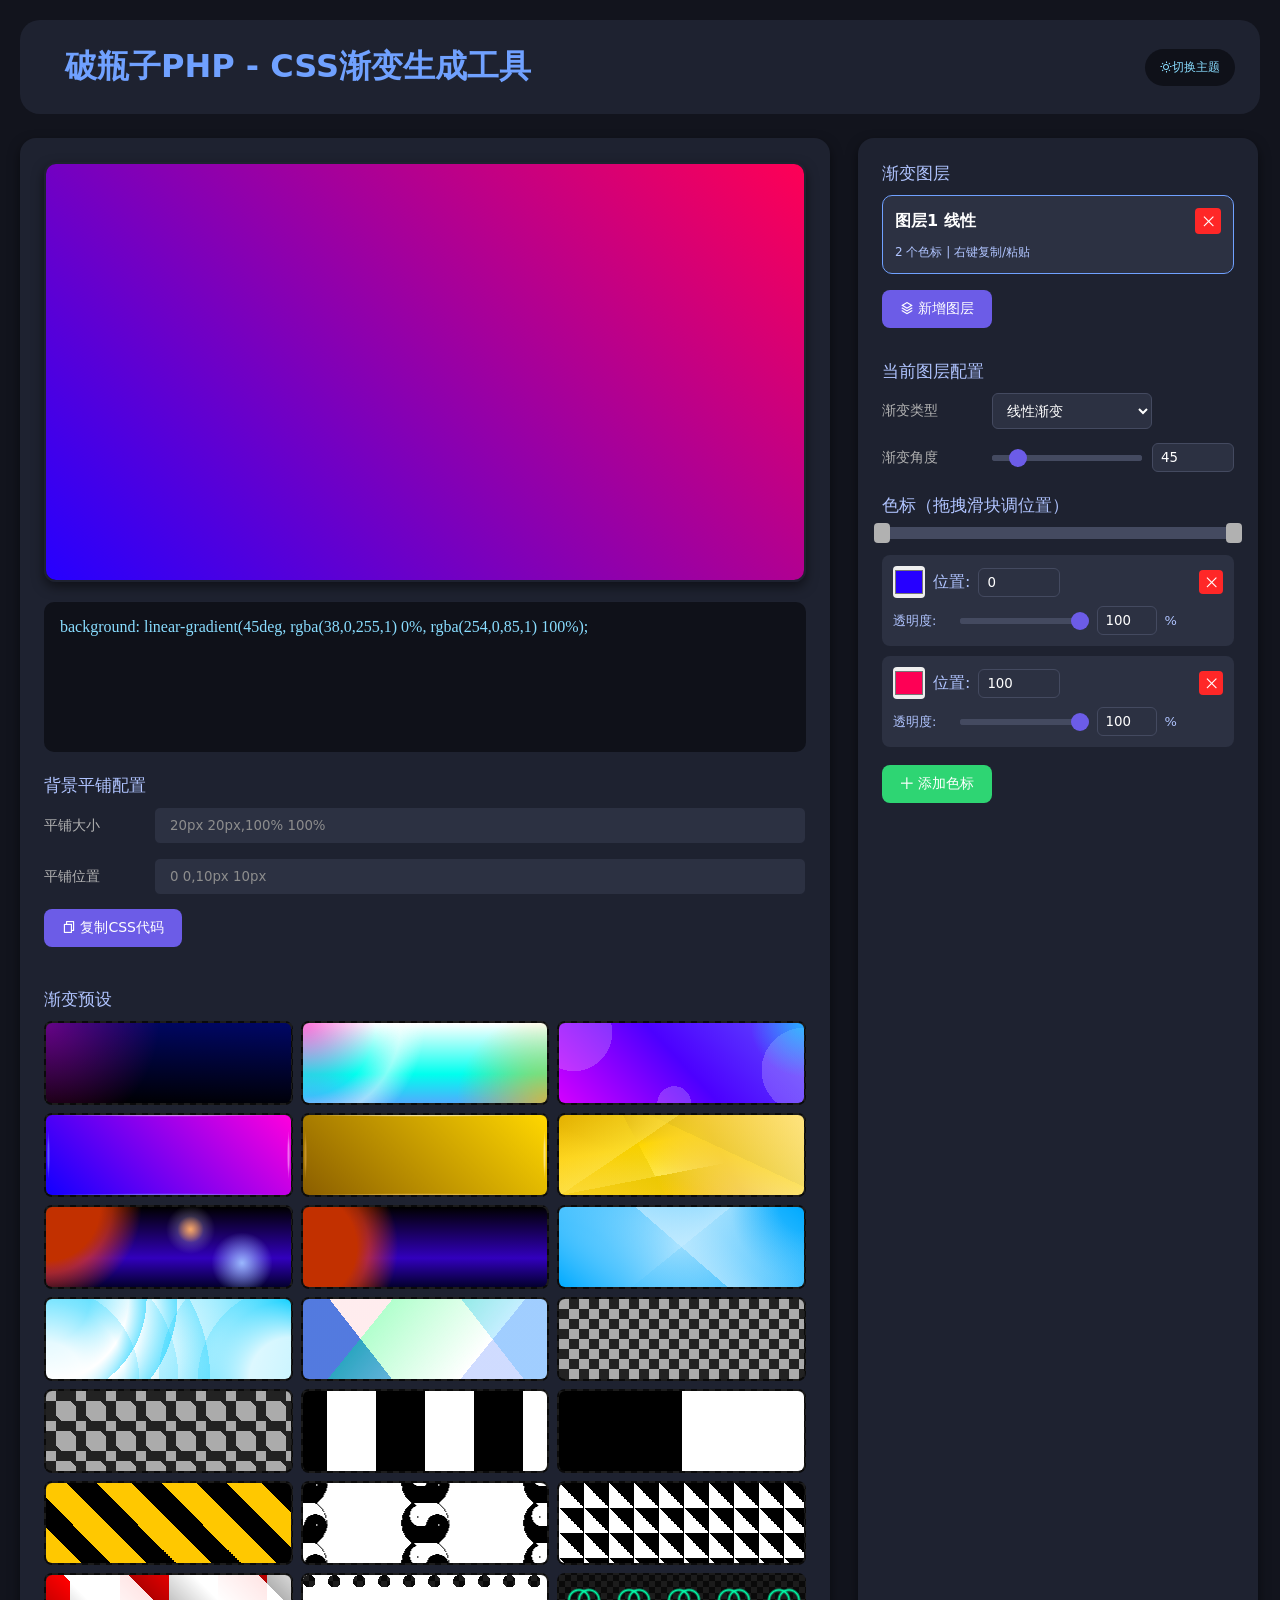
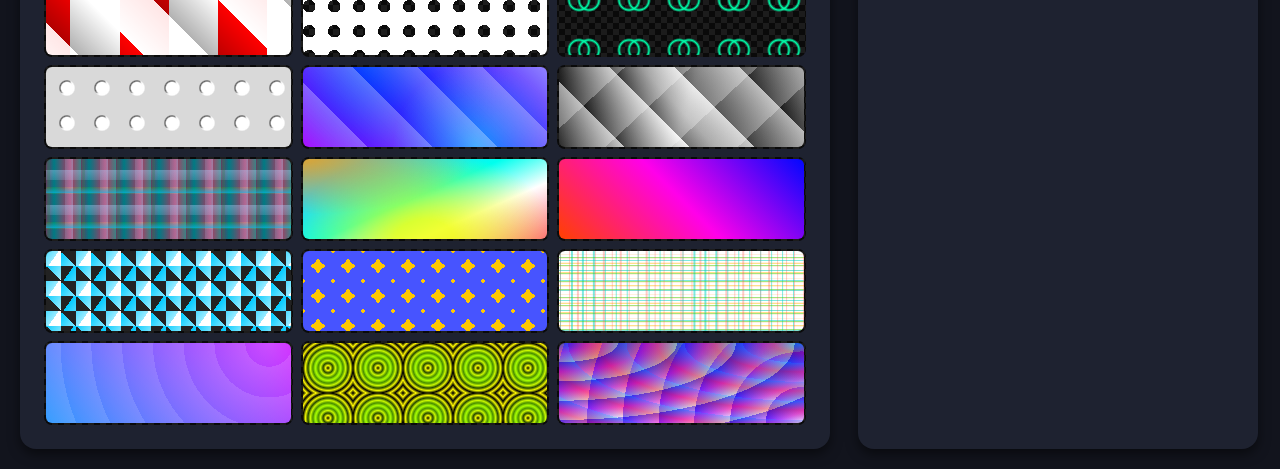
==== zh/index.html @ 9c918f1b "Add files via upload" ====
<!DOCTYPE html>
<html lang="zh-CN">
<head>
<meta charset="UTF-8">
<meta name="viewport" content="width=device-width, initial-scale=1.0">
<title>CSS渐变工具 - CSS远不止如此|破瓶子PHP提供</title>

<script>
(function(){
  try {
    const saveTheme = localStorage.getItem('theme');
    const root = document.documentElement;
    if(saveTheme === 'dark') {
      root.classList.add('dark');
    } else {
      root.classList.remove('dark');
    }
  }catch(e){
    // 无痕/隐私模式localStorage不可用时兜底浅色
    document.documentElement.classList.remove('dark');
  }
})();
</script>
<link rel="stylesheet" href="css/remixicon.css"/>
<link href="css/style.css" rel="stylesheet" />
<script src="js/color.js"></script>
<script src="js/light.js"></script>
</head>
<body>
<div class="message">
    <div class="message_content">
        <div class="message_text"></div>
        <div class="message_close"><i class="ri-close-line"></i></div>
    </div>
</div>
<script src="js/message.js"></script>
<div class="container">
<div class="h1">
    <h1>破瓶子PHP - CSS渐变生成工具</h1>
    <button class="darkbut"><i class="ri-moon-line"></i><span class="msgtitle">切换主题</span></button>
</div>
<div class="main-wrap">
<!-- 预览区-->
<div class="preview-box">
<div class="preview-wrap">
<div id="preview"></div>
</div>
<div class="code-area" id="cssCode">background: linear-gradient(45deg, rgba(79,172,254,1) 0%, rgba(0,242,254,1) 100%);</div>

<!-- 全局平铺配置（整个背景共用，非单图层） -->
<div class="group-title">背景平铺配置</div>
<div class="row">
    <label>平铺大小</label>
    <input type="text" id="globalBgSize" placeholder="20px 20px,100% 100%">
</div>
<div class="row">
    <label>平铺位置</label>
    <input type="text" id="globalBgPos" placeholder="0 0,10px 10px">
</div>

<button class="btn btn-copy" id="copyBtn"><i class="ri-file-copy-line"></i> 复制CSS代码</button>

<!-- 预设区域 -->
<div class="preset-wrap">
    <div class="group-title">渐变预设</div>
    <div class="preset-grid" id="presetBox"></div>
</div>
</div>

<!-- 右侧仅控制面板 -->
 
<div class="control-panel">
<div class="group-title">渐变图层</div>
<div class="layer-list" id="layerList"></div>
<button class="btn btn-add-layer" id="addLayerBtn"><i class="ri-stack-line"></i> 新增图层</button>

<div class="group-title">当前图层配置</div>
<div class="row">
<label>渐变类型</label>
<select id="gradType">
    <option value="linear">线性渐变</option>
    <option value="repeating-linear">重复线性</option>
    <option value="radial">径向渐变</option>
    <option value="repeating-radial">重复径向</option>
</select>
</div>

<div id="linearConfig">
<div class="row">
<label>渐变角度</label>
<input type="range" id="angleRange" min="0" max="360" value="45">
<input type="number" id="angleNum" min="0" max="360" value="45">
</div>
</div>

<div id="radialConfig" style="display:none">
<div class="row">
<label>径向形状</label>
<select id="radShape">
<option value="circle">正圆形</option>
<option value="ellipse">椭圆形</option>
</select>
</div>
<div class="row">
<label>尺寸</label>
<select id="radSize">
<option value="closest-side">closest-side</option>
<option value="farthest-side">farthest-side</option>
<option value="closest-corner">closest-corner</option>
<option value="farthest-corner" selected>farthest-corner</option>
</select>
</div>
<div class="row">
<label>中心X%</label>
<input type="range" id="radXRange" min="0" max="100" value="50">
<input type="number" id="radXNum" min="0" max="100" value="50">
</div>
<div class="row">
<label>中心Y%</label>
<input type="range" id="radYRange" min="0" max="100" value="50">
<input type="number" id="radYNum" min="0" max="100" value="50">
</div>
</div>

<div class="group-title">色标（拖拽滑块调位置）</div>
<div class="stop-drag-track" id="stopTrack"></div>
<div class="color-stop-list" id="stopList"></div>
<button class="btn btn-add-stop" id="addStopBtn"><i class="ri-add-large-line"></i> 添加色标</button>
</div>
</div>
</div>
<!-- 右键菜单 -->
<div class="context-menu" id="layerCtx">
    <div data-action="copy">复制图层</div>
    <div data-action="paste">粘贴图层</div>
    <div class="sep"></div>
    <div data-action="del">删除图层</div>
</div>
<div class="context-menu" id="stopCtx">
    <div data-action="copy">复制色标</div>
    <div data-action="paste">粘贴色标</div>
    <div class="sep"></div>
    <div data-action="del">删除色标</div>
</div>
<script src="js/cssCode.js"></script>
</body>
</html>
---- zh/css/style.css ----
html.dark {
    --bg-color: #12141d;/*body背景颜色*/
    --h1-color: #70a1ff;/*标题颜色*/
    --text-color: #b0c4ff;/*文本颜色*/
    --box-bg: #1e2230;/*预览区及控制面板背景*/
    --box-shadow: 0px 5px 12px rgb(0 0 0 / 50%);/*预览区及控制面板阴影*/
    --layer-item-bg-color: #2c3142;/*图层及色标背景*/
    --layer-item-text-color:#ffffff;/*图层及色标文本颜色*/
    --del-bg-color: #ff2727;/*删除按钮背景*/
    --del-color: #fff;/*删除按钮文本颜色*/
    --code-bg-color: #0f1119;/*css代码区域背景*/
    --code-text-color: #89ddff;/*css代码区域文本颜色*/
    --input-bg-color: #2c3142;/*输入框背景*/
    --input-border-color: #1e2230;/*输入框边框颜色*/
    --input-placeholder-color: #8d8d8d;/*输入框占位符颜色*/
    --input-focus-border-color: #70a1ff;/*输入框聚焦边框颜色*/
    --input-text-color: #fff;/*输入框文本颜色*/
    --select-bg-color: #2c3142;/*下拉框背景*/
    --select-border-color: #444a60;/*下拉框边框颜色*/
    --select-text-color: #fff;/*下拉框文本颜色*/
    --border-color: #1e2230;/*边框颜色*/
    --focus-border-color: #70a1ff;/*选中图层及色标边框颜色*/
    --newbut-bg-color: #6c5ce7;/*新建图层按钮背景*/
    --newbut-color: #fff;/*新建图层按钮文本颜色*/
    --newcolor-bg-color: #2ed573;/*新建色标按钮背景*/
    --newcolor-color: #fff;/*新建色标按钮文本颜色*/
    --copybut-bg-color: #6c5ce7;/*复制css代码按钮背景*/
    --copybut-color: #fff;/*复制css代码按钮文本颜色*/
    --tip-text-color: #b1b1b1;/*提示文本颜色*/
    --preview-bg: linear-gradient(45deg, rgba(10, 10, 10, 1) 25%, rgba(28, 28, 28, 0) 25%, rgba(28, 28, 28, 0) 75%, rgba(10, 10, 10, 1) 75%), linear-gradient(45deg, rgba(10, 10, 10, 1) 25%, rgba(28, 28, 28, 1) 25%, rgba(28, 28, 28, 1) 75%, rgba(10, 10, 10, 1) 75%);/*预览区背景(默认网格，方便透明元素查看)*/
    --preview-box-shadow: 0px 5px 12px rgb(0 0 0 / 50%);/*预览区阴影*/
    --range-bg-color: #444a60;/*滑块轨道颜色*/
    --range-thumb-color: #6c5ce7;/*滑块圆点颜色*/
    --message-text-color: #ffffff;/* 警告框文字颜色 */
    --message-info-bg-color: rgb(0, 81, 255);/* 警告info背景颜色 */
    --message-warning-bg-color: #ff4800;/* 警告warning背景颜色 */
    --message-error-bg-color: #e60000;/* 警告error背景颜色 */
    --message-success-bg-color: #009b08;/* 警告success背景颜色 */
}
:root{
    --bg-color: #e9e9e9;
    --h1-color: #2962ff;
    --text-color: #242424;
    --box-bg: #ffffff;
    --box-shadow: 0px 5px 12px rgb(0 0 0 / 12%);
    --layer-item-bg-color: #eff4ff;
    --layer-item-text-color: #2962ff;
    --del-bg-color: #ff3300;
    --del-color: #fff;
    --code-bg-color: #eff4ff;
    --code-text-color: #2962ff;
    --input-bg-color: #ffffff;
    --input-border-color: #ededed;
    --input-placeholder-color: #cbcbcb;
    --input-focus-border-color: #2962ff;
    --input-text-color: #202020;
    --select-bg-color: #ffffff;
    --select-border-color: #d7d7d7;
    --select-text-color: #1a202c;
    --border-color: #ffffff;
    --focus-border-color: #2962ff;
    --newbut-bg-color: #2962ff;
    --newbut-color: #fff;
    --newcolor-bg-color: #2ed573;
    --newcolor-color: #fff;
    --copybut-bg-color: #2962ff;
    --copybut-color: #fff;
    --tip-text-color: #a5a5a5;
    --preview-bg: linear-gradient(45deg, #eeeeee 25%, transparent 25%, transparent 75%, #eeeeee 75%), linear-gradient(45deg, #eeeeee 25%, #ffffff 25%, #ffffff 75%, #eeeeee 75%);
    --preview-box-shadow: 0px 5px 12px rgb(0 0 0 / 12%);
    --range-bg-color: #d9e3ff;
    --range-thumb-color: #2962ff;
    --message-text-color: #ffffff;
    --message-info-bg-color:rgb(0, 81, 255);
    --message-warning-bg-color: #ff4800;
    --message-error-bg-color: #e60000;
    --message-success-bg-color: #009b08;
}

*{
    margin: 0;
    padding: 0;
    box-sizing: border-box;
    font-family: system-ui, Microsoft Yahei, sans-serif;
    user-select: none;
    -webkit-user-select: none;
    -moz-user-select: none;
    -ms-user-select: none;
    -o-user-select: none;
}
body {
    background: var(--bg-color);
    color: var(--text-color);
    padding: 20px;
    min-height: 100vh;
    width: 100%;
}

.container {
    max-width: 1240px;
    margin: 0 auto
}

.h1 {
    text-align: center;
    margin-bottom: 24px;
    padding: 25px 0px;
    position: relative;
    background: var(--box-bg);
    border-radius: 20px;
    display: flex;
    align-items: center;
}
h1{
    color: var(--h1-color);
    padding-left: 45px;
    max-width: 70%;
}
.darkbut{
    position: absolute;
    padding:10px 15px;
    border-radius: 25px;
    border: 0;
    background: var(--code-bg-color);
    font-size: 12px;
    color: var(--code-text-color);
    right: 25px;
    cursor: pointer;
}
.main-wrap {
    display: flex;
    gap: 28px;
    flex-direction: row;
    flex-wrap: nowrap;
}
#stopTrack {
    touch-action: none;
    user-select: none;
}
.stop-drag-thumb {
    touch-action: none;
    user-select: none;
    -webkit-user-select: none;
}
@media(max-width:920px) {
    .main-wrap {
        flex-direction: column;
    }
    .control-panel,.preview-box{
        width: auto !important;
    }
    .preview-wrap{
        position: fixed !important;
        top: 25px !important;
        left: 25px !important;
        width: 80% !important;
        height: 20% !important;
    }
    .darkbut{
        right: 15px;
        top: 15px;
    }
    .h1{
        flex-direction: column;
    }
    h1{
        padding: 15px !important;
        width: auto !important;
        max-width: 100% !important;
    }
    .message{
        font-size: 12px;
    }
}
button{
    transition: all 0.3s ease-in-out;
}
button:hover{
    transform: translateY(-2px) translateX(-2px);
    transition: all 0.3s ease-in-out;
}
#addLayerBtn:hover{
    box-shadow: 0px 0px 10px 1px var(--newbut-bg-color);
}
#addStopBtn:hover{
    box-shadow: 0px 0px 10px 1px var(--newcolor-bg-color);
}
#copyBtn:hover{
    box-shadow: 0px 0px 10px 1px var(--copybut-bg-color);
}
.preview-box {
    background: var(--box-bg);
    border-radius: 16px;
    padding: 24px;
    box-shadow: var(--box-shadow);
    width: 810px;
}

.preview-wrap {
    position: sticky;
    top: 25px;
    z-index: 1;
    width: 100%;
    height: 420px;
    border-radius: 12px;
    margin-bottom: 20px;
    border: 2px solid var(--border-color);
    box-shadow: var(--box-shadow);
    background: var(--preview-bg);
    background-size: 20px 20px;
    background-position: 0 0, 10px 10px;
    cursor: pointer;
}

#preview {
    position: absolute;
    inset: 0;
    width: 100%;
    height: 100%;
    border-radius: 10px
}

.code-area {
    background: var(--code-bg-color);
    padding: 16px;
    border-radius: 10px;
    font-family: Consolas;
    color: var(--code-text-color);
    white-space: pre-wrap;
    min-height: 110px;
    margin-bottom: 14px;
    height: 150px;
    overflow: overlay;
}

.btn {
    padding: 10px 18px;
    border: none;
    border-radius: 8px;
    cursor: pointer;
    font-size: 14px
}

.btn-copy {
    background: var(--copybut-bg-color);
    color: var(--copybut-color);
}


.tip {
    color: var(--tip-text-color);
    font-size: 13px;
    margin-top: 6px
}

#globalBgSize,
#globalBgPos {
    padding: 10px 15px;
    background: var(--input-bg-color);
    border: 1px solid var(--input-border-color);
    color: var(--input-text-color);
    border-radius: 6px;
    flex: 1;
}
#globalBgSize:focus-visible, #globalBgPos:focus-visible,select:focus-visible,input[type=number]:focus-visible {
    border-color: var(--input-focus-border-color);
    outline: none;
}
#globalBgSize::placeholder,
#globalBgPos::placeholder {
    color: var(--input-placeholder-color);
}

.preset-wrap {
    margin-top: 20px;
    padding-top: 20px;
    border-top: 1px solid var(--border-color);
}

.preset-grid {
    display: grid;
    grid-template-columns: repeat(3, 1fr);
    gap: 8px;
    margin-top: 10px
}

.preset-item {
    height: 84px;
    border-radius: 8px;
    cursor: pointer;
    border: 2px solid transparent;
    background: var(--preview-bg);
    background-size: 12px 12px;
    background-position: 0 0, 6px 6px;
    position: relative
}

.preset-inner {
    width: 100%;
    height: 100%;
    border-radius: 6px
}

.preset-item:hover {
    border-color: var(--focus-border-color);
}

/* 控制面板 */
.control-panel {
    background: var(--box-bg);
    border-radius: 16px;
    padding: 24px;
    box-shadow: var(--box-shadow);
    width: 400px;
}

.group-title {
    font-size: 17px;
    margin: 22px 0 10px;
    color: var(--text-color);
}

.group-title:first-child {
    margin-top: 0
}

.row {
    display: flex;
    align-items: center;
    gap: 10px;
    margin-bottom: 14px
}

label {
    width: 100px;
    font-size: 14px;
    color: var(--tip-text-color);
}

input[type="range"] {
    -webkit-appearance: none;
    width: 300px;
    height: 6px;
    background: var(--range-bg-color);
    border-radius: 99px;
    outline: none;
    flex: 1;
    appearance: none;
  }

  input[type="range"]::-webkit-slider-runnable-track {
    height: 6px;
    background: var(--range-bg-color);
    border-radius: 99px;
  }
  
  input[type="range"]::-webkit-slider-thumb {
    -webkit-appearance: none;
    width: 18px;
    height: 18px;
    border-radius: 50%;
    background: var(--range-thumb-color);
    margin-top: -6px;
    cursor: pointer;
  }

  input[type="range"]:active::-webkit-slider-thumb {
    background: var(--range-thumb-color);
    transform: scale(1.1);
  }
input[type="range"]::-moz-range-track {
    height: 6px;
    background: var(--range-bg-color);
    border-radius: 99px;
  }

  input[type="range"]::-moz-range-thumb {
    width: 18px;
    height: 18px;
    border-radius: 50%;
    background: var(--range-thumb-color);
    border: none;
    cursor: pointer;
  }

#gradType,
#radShape,
#radSize {
    padding: 8px 10px;
    background: var(--select-bg-color);
    border: 1px solid var(--select-border-color);
    color: var(--select-text-color);
    border-radius: 6px;
    width: 160px;
    font-size: 14px;
}

input[type=number] {
    padding: 6px 8px;
    background: var(--select-bg-color);
    border: 1px solid var(--select-border-color);
    color: var(--select-text-color);
    border-radius: 6px;
    width: 82px
}

.layer-list {
    display: flex;
    flex-direction: column;
    gap: 10px;
    margin: 10px 0 16px
}

.layer-item {
    background: var(--layer-item-bg-color);
    padding: 12px;
    border-radius: 10px;
    border: 1px solid var(--border-color);
    cursor: move;
    user-select: none;
    transition: all 0.3s ease-in-out;
}

.layer-item.active-edit {
    border-color: var(--focus-border-color);
}

.layer-item.drag-over {
    background: var(--layer-item-bg-color);
    transform: translateX(-10px);
    transition: all 0.3s ease-in-out;
}

.layer-head {
    display: flex;
    justify-content: space-between;
    align-items: center;
    margin-bottom: 10px
}

.layer-name {
    font-weight: bold;
    color: var(--layer-item-text-color);
}

.del-layer {
    background: var(--del-bg-color);
    border: none;
    color: var(--del-color);
    width: 26px;
    height: 26px;
    border-radius: 4px;
    cursor: pointer
}

.btn-add-layer {
    background: var(--newbut-bg-color);
    color: var(--newbut-color);
    margin-bottom: 10px
}

.color-stop-list {
    display: flex;
    flex-direction: column;
    gap: 10px;
    margin: 10px 0
}

.stop-drag-track {
    width: 100%;
    height: 12px;
    background: var(--range-bg-color);
    border-radius: 6px;
    position: relative;
    margin: 8px 0 16px
}

.stop-drag-thumb {
    position: absolute;
    width: 16px;
    height: 20px;
    background: var(--tip-text-color);
    border-radius: 4px;
    top: -4px;
    transform: translateX(-50%);
    cursor: ew-resize
}

.stop-drag-thumb.active-thumb {
    background: var(--range-thumb-color);
    box-shadow: 0 0 6px var(--range-thumb-color)
}

.color-stop-item {
    background: var(--layer-item-bg-color);
    padding: 10px;
    border-radius: 8px;
    border: 1px solid transparent;
}

.color-stop-item.active-stop {
    border-color: var(--focus-border-color);
}

.stop-top {
    display: flex;
    align-items: center;
    gap: 8px;
    margin-bottom: 8px
}

input[type=color] {
    width: 32px;
    height: 32px;
    border: none;
    border-radius: 4px;
    cursor: pointer
}

.del-stop {
    background: var(--del-bg-color);
    border: none;
    color: var(--del-color);
    width: 24px;
    height: 24px;
    border-radius: 4px;
    margin-left: auto;
    cursor: pointer;
}

.alpha-row {
    display: flex;
    align-items: center;
    gap: 8px
}

.alpha-row span {
    width: 60px;
    font-size: 13px;
    color: var(--text-color);
}

.btn-add-stop {
    background: var(--newcolor-bg-color);
    color: var(--newcolor-color);
    margin-top: 8px
}

.context-menu {
    position: fixed;
    background: var(--layer-item-bg-color);
    border: 1px solid var(--focus-border-color);
    color: var(--text-color);
    border-radius: 6px;
    padding: 6px;
    z-index: 9999;
    min-width: 140px;
    display: none
}

.context-menu div {
    padding: 6px 10px;
    cursor: pointer;
    border-radius: 4px;
    font-size: 14px
}

.context-menu div:hover {
    background: var(--border-color);
}

.context-menu div.sep {
    height: 1px;
    background: var(--border-color);
    margin: 4px 0;
    padding: 0
}
/* ========== Message ========== */
.message {
  position: fixed;
  bottom: 25px;
  right: 25px;
  margin: 0 auto;
  transform: translateY(40px);
  z-index: 2;
  opacity: 0;
  visibility: hidden;
  transition: all 0.3s ease;
  pointer-events: none;
  background: transparent;
  border-radius: 0;
}
.message-enter {
  opacity: 1;
  visibility: visible;
  transform: translateY(0);
  pointer-events: auto;
}
.message-leave {
  opacity: 0;
  visibility: hidden;
  transform: translateY(80px);
  pointer-events: none;
}

.message_content {
  display: flex;
  align-items: center;
  gap: 12px;
  padding:15px 25px;
  width: max-content;
  border-radius: 8px;
  color: var(--message-text-color);
}
.message_text {
  line-height: 1.5;
  font-size: var(--text-size);
}
.message_close {
  cursor: pointer;
  width: 22px;
  height: 22px;
  display: flex;
  align-items: center;
  justify-content: center;
  border-radius: 50%;
  transition: background 0.2s;
}
.message_close:hover {
  background: rgba(255, 255, 255, 0.25);
}
.message_icon{
    font-size:calc(var(--text-size) * 1.5);
}
.message_info .message_content{
    background: var(--message-info-bg-color);
}
.message_warning .message_content{
    background: var(--message-warning-bg-color);
}
.message_error .message_content{
    background: var(--message-error-bg-color);
}
.message_success .message_content{
    background: var(--message-success-bg-color);
}
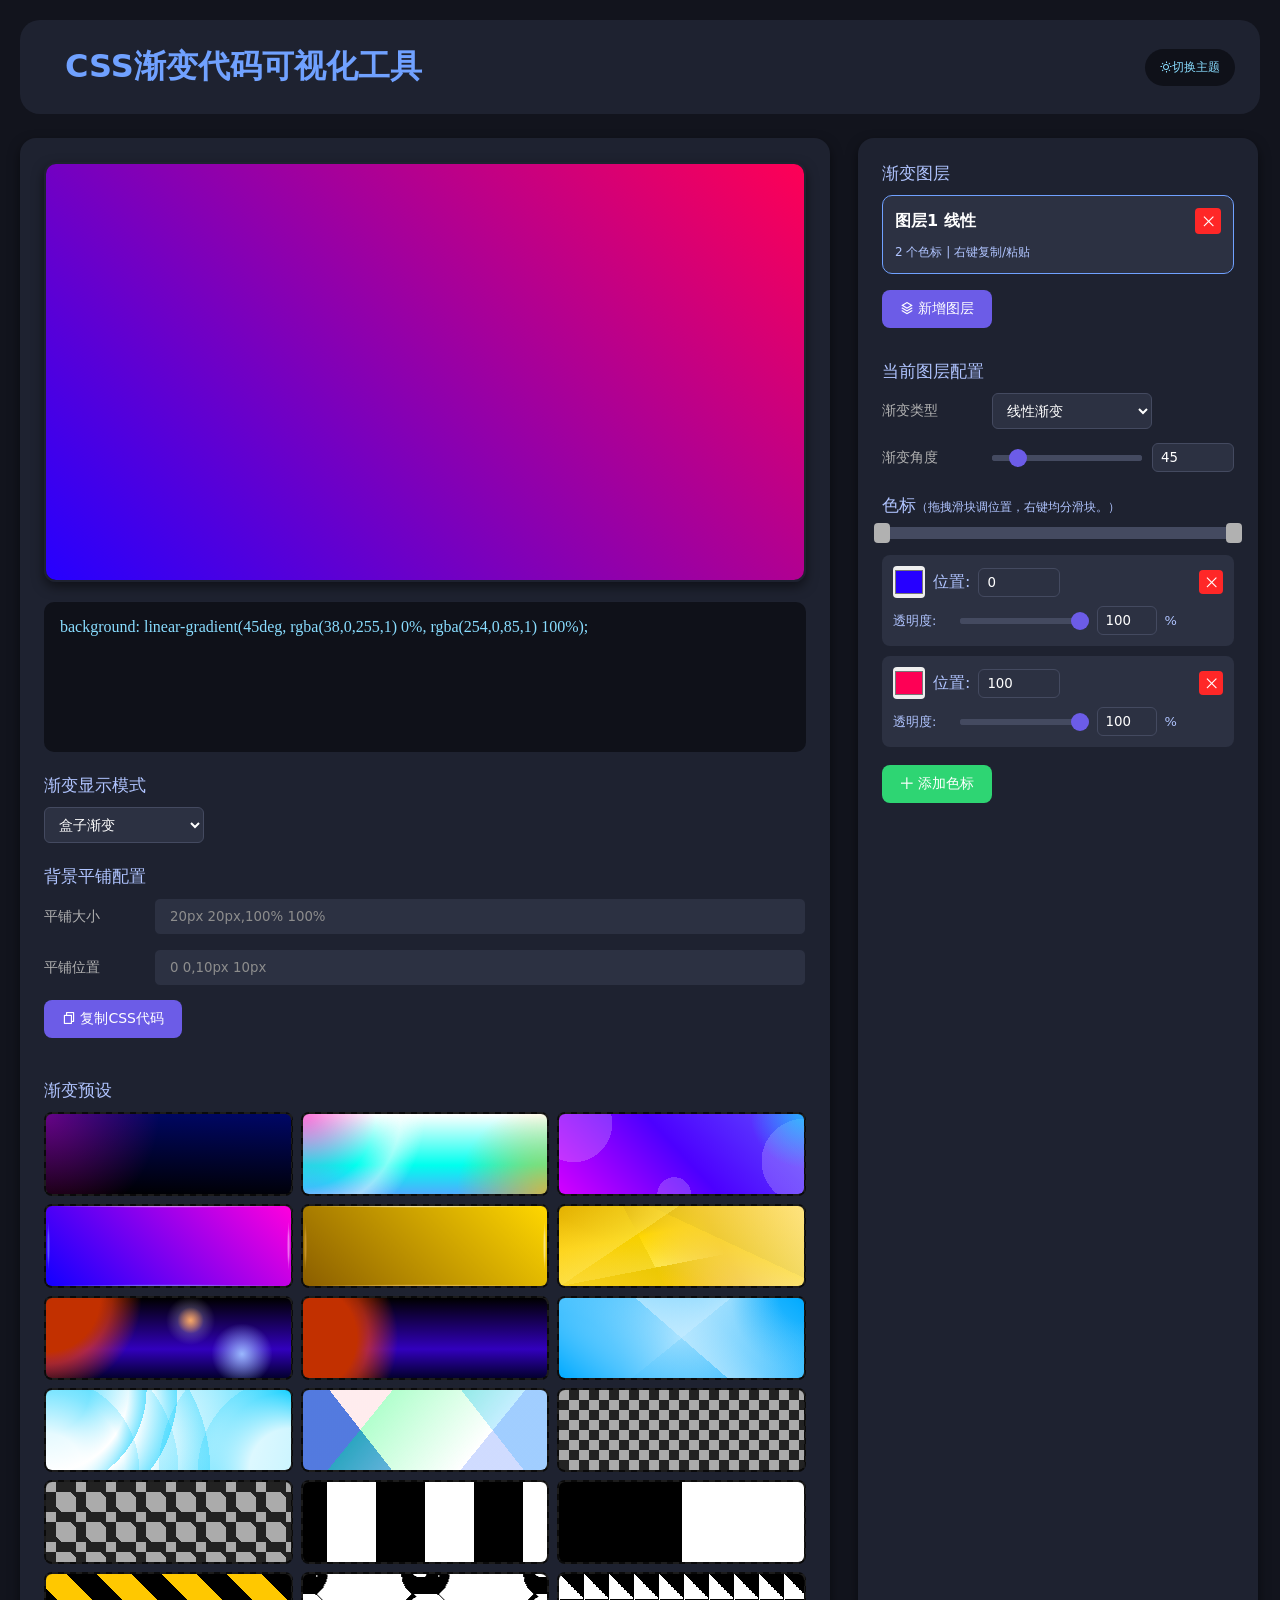
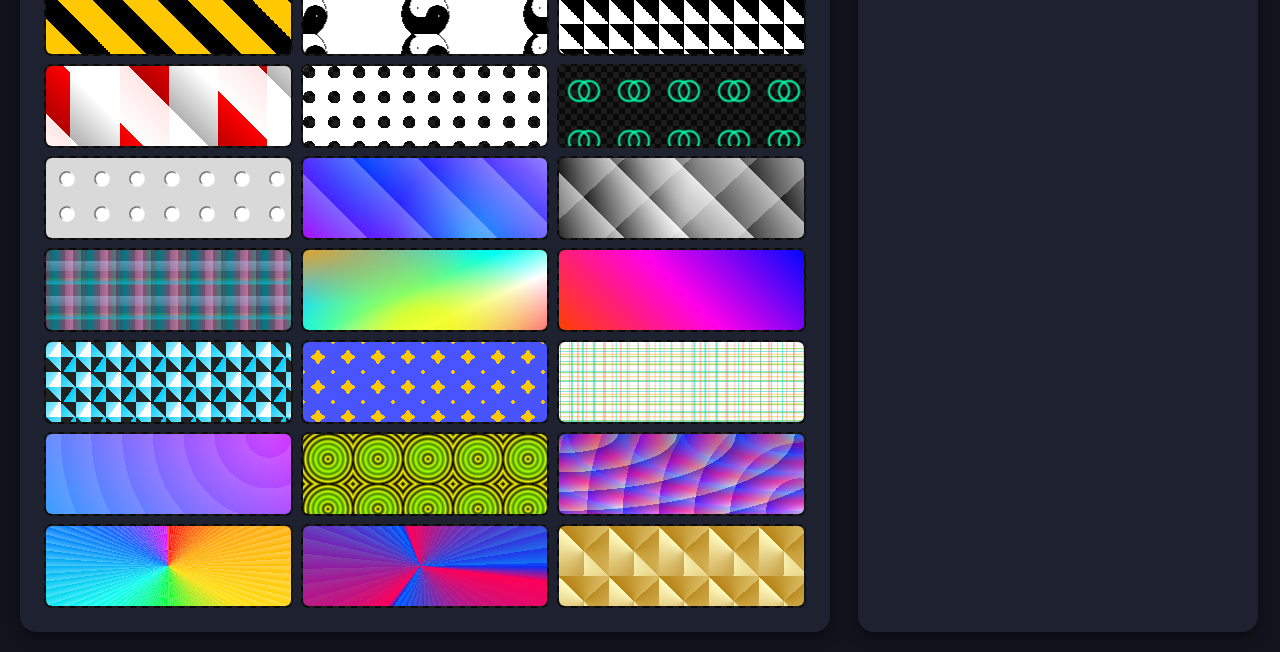
==== commit 4194d7be: "Add files via upload" ====
--- a/zh/index.html
+++ b/zh/index.html
@@ -2,9 +2,8 @@
 <html lang="zh-CN">
 <head>
 <meta charset="UTF-8">
-<meta name="viewport" content="width=device-width, initial-scale=1.0">
+<meta name="viewport" content="width=device-width, initial-scale=1, maximum-scale=1, user-scalable=no">
 <title>CSS渐变工具 - CSS远不止如此|破瓶子PHP提供</title>
-
 <script>
 (function(){
   try {
@@ -16,7 +15,6 @@
       root.classList.remove('dark');
     }
   }catch(e){
-    // 无痕/隐私模式localStorage不可用时兜底浅色
     document.documentElement.classList.remove('dark');
   }
 })();
@@ -36,18 +34,27 @@
 <script src="js/message.js"></script>
 <div class="container">
 <div class="h1">
-    <h1>破瓶子PHP - CSS渐变生成工具</h1>
+    <h1>CSS渐变代码可视化工具</h1>
     <button class="darkbut"><i class="ri-moon-line"></i><span class="msgtitle">切换主题</span></button>
 </div>
 <div class="main-wrap">
 <!-- 预览区-->
 <div class="preview-box">
 <div class="preview-wrap">
-<div id="preview"></div>
+<div id="preview">
+  <span id="previewspan">POPINGZI<br/>Open Color</span>
+</div>
 </div>
 <div class="code-area" id="cssCode">background: linear-gradient(45deg, rgba(79,172,254,1) 0%, rgba(0,242,254,1) 100%);</div>
 
-<!-- 全局平铺配置（整个背景共用，非单图层） -->
+<!-- 全局平铺配置 -->
+ <div class="group-title">渐变显示模式</div>
+ <div class="row">
+    <select id="globalBgRepeat">
+        <option value="box">盒子渐变</option>
+        <option value="text">文字渐变</option>
+    </select>
+</div>
 <div class="group-title">背景平铺配置</div>
 <div class="row">
     <label>平铺大小</label>
@@ -82,6 +89,8 @@
     <option value="repeating-linear">重复线性</option>
     <option value="radial">径向渐变</option>
     <option value="repeating-radial">重复径向</option>
+    <option value="conic">锥形渐变</option>
+    <option value="repeating-conic">重复锥形</option>
 </select>
 </div>
 
@@ -122,7 +131,27 @@
 </div>
 </div>
 
-<div class="group-title">色标（拖拽滑块调位置）</div>
+<!-- 锥形渐变配置面板 -->
+<div id="conicConfig" style="display: none;">
+  <div class="row">
+    <label>起始角度</label>
+    <input type="range" id="conicAngleRange" min="0" max="360" value="0">
+    <input type="number" id="conicAngleNum" min="0" max="360" value="0">
+  </div>
+  <div class="row">
+    <label>中心X%</label>
+    <input type="range" id="conicXRange" min="0" max="100" value="50">
+    <input type="number" id="conicXNum" min="0" max="100" value="50">
+  </div>
+  <div class="row">
+    <label>中心Y%</label>
+    <input type="range" id="conicYRange" min="0" max="100" value="50">
+    <input type="number" id="conicYNum" min="0" max="100" value="50">
+  </div>
+</div>
+
+
+<div class="group-title">色标<span>（拖拽滑块调位置，右键均分滑块。）</span></div>
 <div class="stop-drag-track" id="stopTrack"></div>
 <div class="color-stop-list" id="stopList"></div>
 <button class="btn btn-add-stop" id="addStopBtn"><i class="ri-add-large-line"></i> 添加色标</button>
--- a/zh/css/style.css
+++ b/zh/css/style.css
@@ -88,6 +88,10 @@
     -ms-user-select: none;
     -o-user-select: none;
 }
+input,textarea,select{
+    user-select: text;
+    -webkit-user-select: text;
+}
 body {
     background: var(--bg-color);
     color: var(--text-color);
@@ -137,11 +141,7 @@
     touch-action: none;
     user-select: none;
 }
-.stop-drag-thumb {
-    touch-action: none;
-    user-select: none;
-    -webkit-user-select: none;
-}
+
 @media(max-width:920px) {
     .main-wrap {
         flex-direction: column;
@@ -151,10 +151,12 @@
     }
     .preview-wrap{
         position: fixed !important;
-        top: 25px !important;
-        left: 25px !important;
-        width: 80% !important;
+        left: 50%;
+        transform: translateX(-50%);
+        width: 85% !important;
         height: 20% !important;
+        -webkit-user-drag: element;
+        user-drag: element;
     }
     .darkbut{
         right: 15px;
@@ -164,12 +166,20 @@
         flex-direction: column;
     }
     h1{
-        padding: 15px !important;
+        padding: 30px 15px 15px 15px !important;
         width: auto !important;
         max-width: 100% !important;
     }
     .message{
         font-size: 12px;
+    }
+    #preview span{
+        font-size:5.5em !important;
+    }
+}
+@media(max-width:500px) {
+    #preview span{
+        font-size:2.5em !important;
     }
 }
 button{
@@ -217,9 +227,23 @@
     inset: 0;
     width: 100%;
     height: 100%;
-    border-radius: 10px
-}
-
+    border-radius: 10px;
+    display: flex;
+    align-items: center;
+    justify-content: center;
+    overflow: hidden;
+}
+#preview span{
+    background-image: radial-gradient(circle, orange, purple);
+    -webkit-background-clip: text;
+    background-clip: text;
+    -webkit-text-fill-color: transparent;
+    font-size: 7.5em;
+    font-weight: bold;
+    display: none;
+    text-align: center;
+    line-height: 1;
+}
 .code-area {
     background: var(--code-bg-color);
     padding: 16px;
@@ -323,7 +347,9 @@
 .group-title:first-child {
     margin-top: 0
 }
-
+.group-title span{
+    font-size: 12px;
+}
 .row {
     display: flex;
     align-items: center;
@@ -385,7 +411,7 @@
 
 #gradType,
 #radShape,
-#radSize {
+#radSize,#globalBgRepeat{
     padding: 8px 10px;
     background: var(--select-bg-color);
     border: 1px solid var(--select-border-color);
@@ -483,7 +509,7 @@
     border-radius: 4px;
     top: -4px;
     transform: translateX(-50%);
-    cursor: ew-resize
+    cursor: ew-resize;
 }
 
 .stop-drag-thumb.active-thumb {
@@ -643,4 +669,4 @@
 }
 .message_success .message_content{
     background: var(--message-success-bg-color);
-}+}
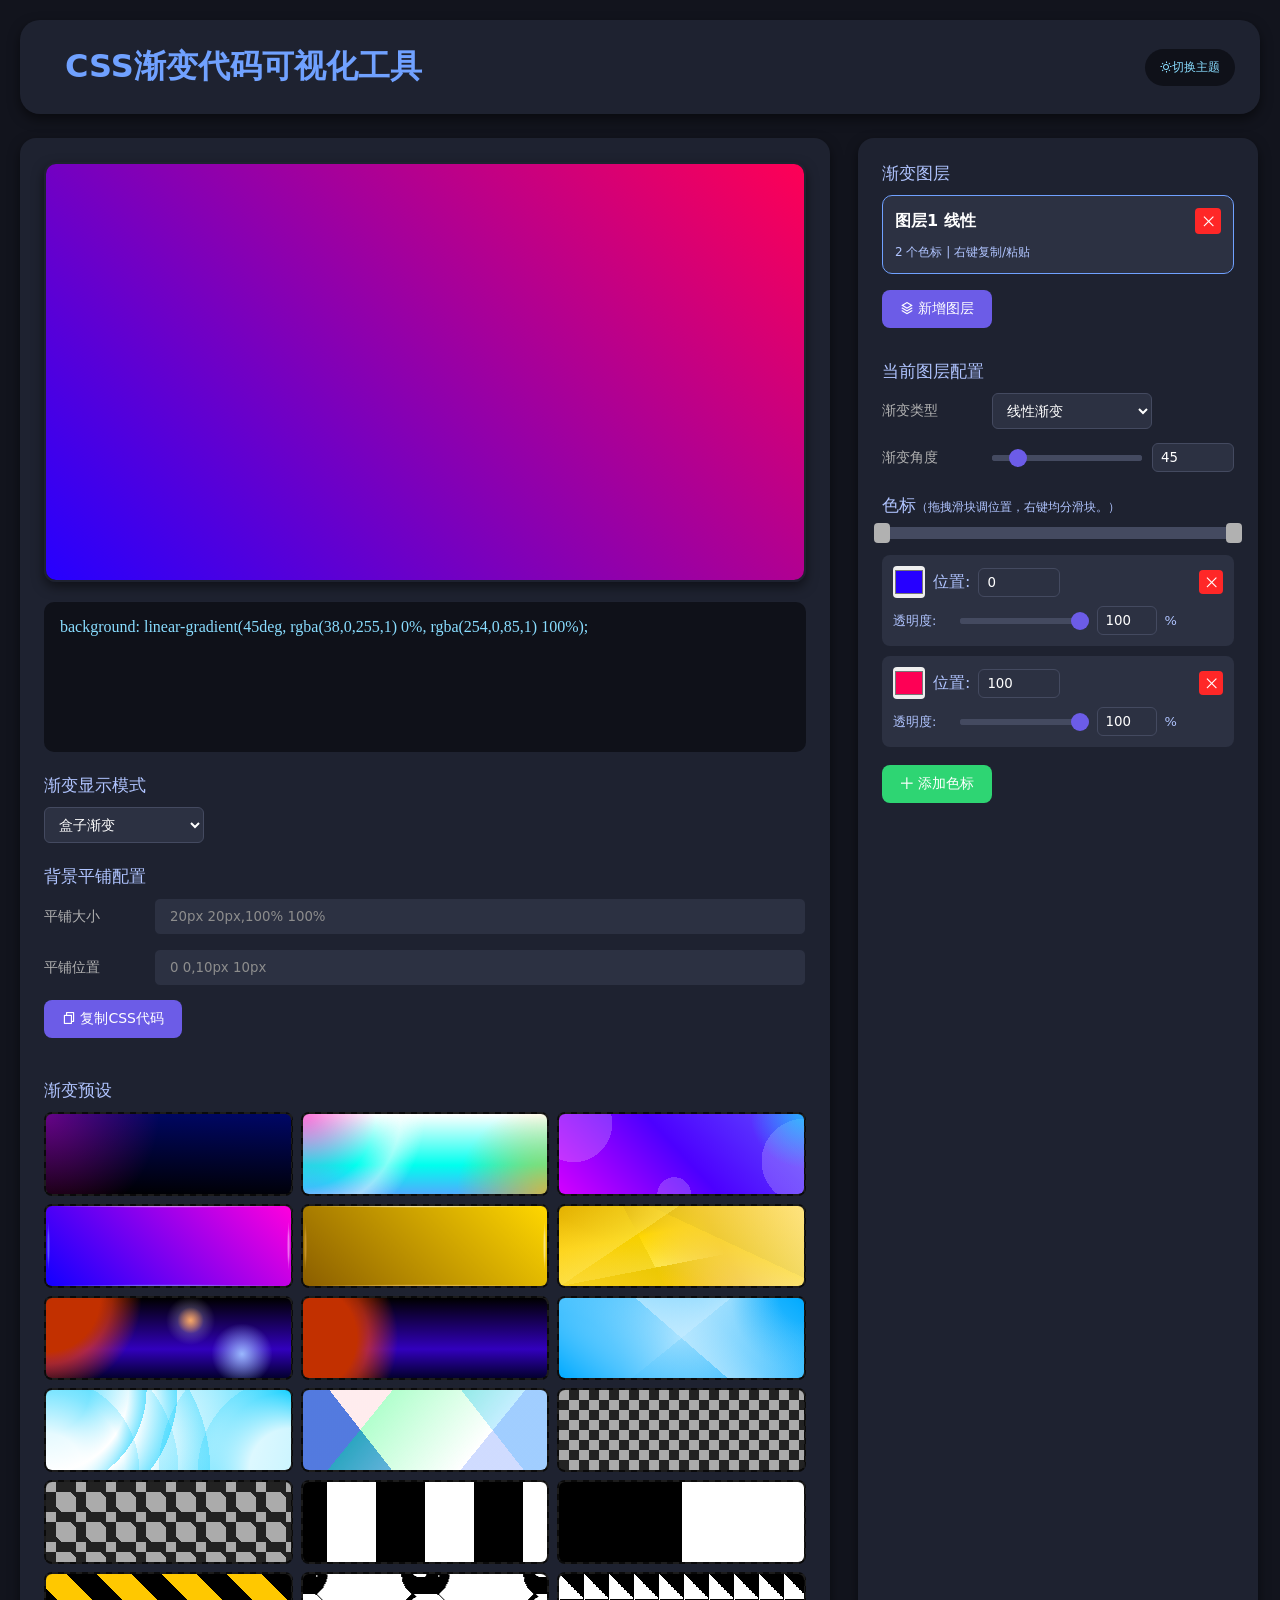
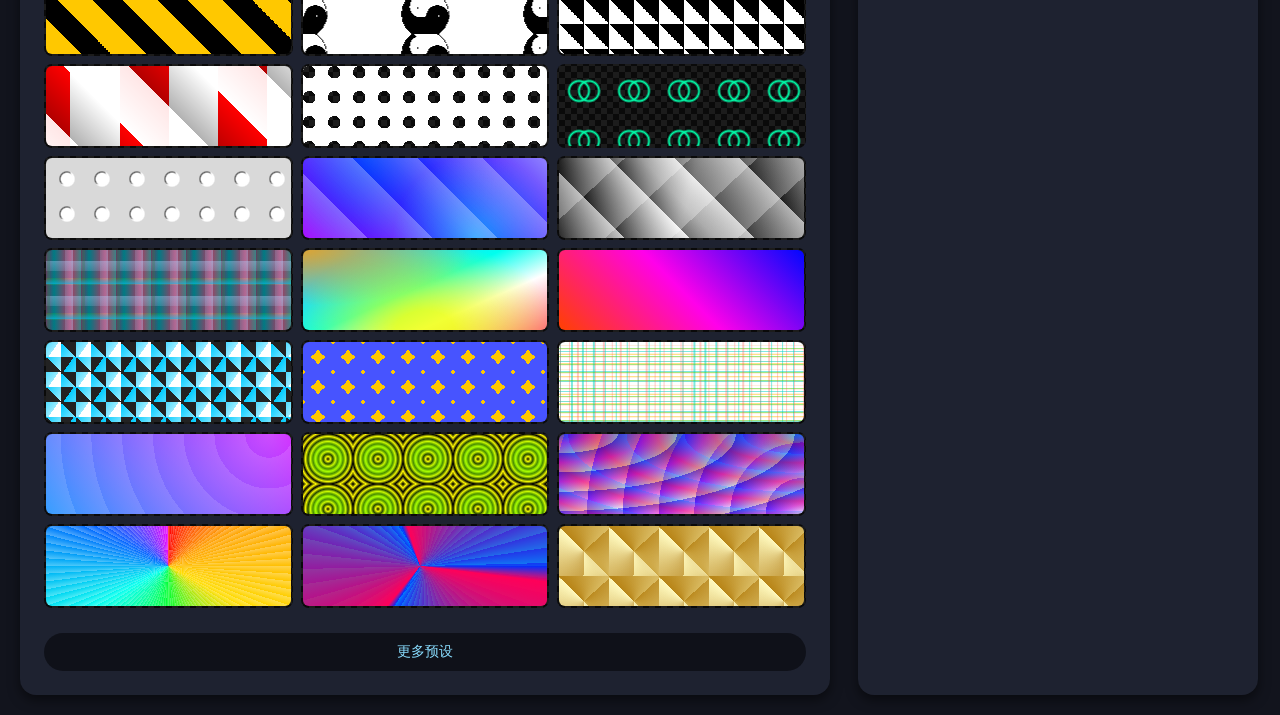
==== commit 1f384883: "Add files via upload" ====
--- a/zh/index.html
+++ b/zh/index.html
@@ -71,6 +71,7 @@
 <div class="preset-wrap">
     <div class="group-title">渐变预设</div>
     <div class="preset-grid" id="presetBox"></div>
+    <a href="color.html" target="_blank"><div class="colorhtml">更多预设</div></a>
 </div>
 </div>
 
--- a/zh/css/style.css
+++ b/zh/css/style.css
@@ -1,4 +1,4 @@
-html.dark {
+html.dark{
     --bg-color: #12141d;/*body背景颜色*/
     --h1-color: #70a1ff;/*标题颜色*/
     --text-color: #b0c4ff;/*文本颜色*/
@@ -36,6 +36,10 @@
     --message-warning-bg-color: #ff4800;/* 警告warning背景颜色 */
     --message-error-bg-color: #e60000;/* 警告error背景颜色 */
     --message-success-bg-color: #009b08;/* 警告success背景颜色 */
+    --button-text-color: #ffffff;/* 按钮文字颜色 */
+    --button-bg-color: #12141d;/* 按钮背景颜色 */
+    --button-text-hover-color: #ffffff;/* 按钮文字鼠标悬停颜色 */
+    --button-hover-bg-color: #2962ff;/* 按钮鼠标悬停背景颜色 */
 }
 :root{
     --bg-color: #e9e9e9;
@@ -75,6 +79,10 @@
     --message-warning-bg-color: #ff4800;
     --message-error-bg-color: #e60000;
     --message-success-bg-color: #009b08;
+    --button-text-color: #ffffff;
+    --button-bg-color: #9d9d9d;
+    --button-text-hover-color: #ffffff;
+    --button-hover-bg-color: #2962ff;
 }
 
 *{
@@ -88,6 +96,10 @@
     -ms-user-select: none;
     -o-user-select: none;
 }
+a{
+    text-decoration: none;
+    cursor: pointer;
+}
 input,textarea,select{
     user-select: text;
     -webkit-user-select: text;
@@ -114,6 +126,7 @@
     border-radius: 20px;
     display: flex;
     align-items: center;
+    box-shadow: var(--box-shadow);
 }
 h1{
     color: var(--h1-color);
@@ -141,7 +154,11 @@
     touch-action: none;
     user-select: none;
 }
-
+@media(max-width:1024px) {
+    .color_gradient-card {
+        width:calc((100% - 3 * 25px) / 4) !important;
+    }
+}
 @media(max-width:920px) {
     .main-wrap {
         flex-direction: column;
@@ -176,10 +193,27 @@
     #preview span{
         font-size:5.5em !important;
     }
+    .color_gradient-card {
+        width:calc((100% - 2 * 25px) / 3) !important;
+    }
+}
+@media(max-width:620px) {
+    .color_gradient-card {
+        width:calc((100% - 1 * 25px) / 2) !important;
+    }
 }
 @media(max-width:500px) {
     #preview span{
         font-size:2.5em !important;
+    }
+    .color_gradient-card{
+        width: 100% !important;
+    }
+    .color_category-filter-box {
+        gap: 10px !important;
+    }
+    .color_category-filter-box button {
+        padding: 5px 10px !important;
     }
 }
 button{
@@ -454,9 +488,15 @@
 .layer-item.drag-over {
     background: var(--layer-item-bg-color);
     transform: translateX(-10px);
+    opacity: 0.5;
+    border:1px dashed var(--focus-border-color);
     transition: all 0.3s ease-in-out;
-}
-
+    box-shadow: 0 0 5px var(--focus-border-color);
+}
+.layer-item.dragging-source {
+    opacity: 0.2;
+    transform: translateX(0px);
+}
 .layer-head {
     display: flex;
     justify-content: space-between;
@@ -670,3 +710,105 @@
 .message_success .message_content{
     background: var(--message-success-bg-color);
 }
+.colorhtml{
+    padding: 10px 25px;
+    width: auto;
+    text-align: center;
+    color:var(--code-text-color);
+    margin-top: 25px;
+    border-radius: 25px;
+    font-size: 14px;
+    background: var(--code-bg-color);
+}
+.colorhtml:hover{
+    background: var(--newbut-bg-color);
+    color: var(--newbut-color);
+}
+/* ========== 预设仓库 ========== */
+.preview-box-wrap {
+    background: var(--box-bg);
+    border-radius: 16px;
+    padding: 24px;
+    box-shadow: var(--box-shadow);
+    width: auto;
+    flex: 1;
+}
+.color_category-filter-box{
+    background: var(--box-bg);
+    border-radius: 16px;
+    padding: 24px;
+    box-shadow: var(--box-shadow);
+    width: auto;
+    display: flex;
+    gap: 15px;
+    flex-wrap: wrap;
+    flex-direction: row;
+    align-items: center;
+}
+.color_category-filter-box button{
+    padding: 10px 15px;
+    background: var(--layer-item-bg-color);
+    border: 0;
+    border-radius: 6px;
+    font-size: 14px;
+    color: var(--layer-item-text-color);
+}
+.color_category-filter-box button:hover{
+    background: var(--button-hover-bg-color);
+    color: var(--button-text-hover-color);
+    cursor: pointer;
+}
+.color_preview-grid{
+    display: flex;
+    flex-wrap: wrap;
+    gap: 25px;
+}
+.color_gradient-card{
+    flex: 0 0 auto;
+    width: calc((100% - 4 * 25px) / 5);
+    overflow: hidden;
+    border-radius: 15px;
+    background: var(--box-bg);
+    background: var(--code-bg-color);
+}
+.color_gradient-card:hover{
+    box-shadow: var(--box-shadow);
+}
+.color_gradient-preview{
+    height: 120px;
+}
+.color_gradient-info{
+    padding: 15px;
+    font-size: 14px;
+    color: var(--text-color);
+
+}
+.color_gradient-name{
+    font-size: 16px;
+}
+.color_gradient-type{
+
+}
+.color_btn-group{
+    display: flex;
+    padding-top: 15px;
+    gap: 15px;
+    justify-content: flex-end;
+}
+.color_copy-btn,.color_edit-btn{
+    padding: 5px 10px;
+    border: 0;
+    border-radius: 5px;
+    font-size: 12px;
+    cursor: pointer;
+}
+.color_copy-btn{
+    background: transparent;
+    color: var(--button-hover-bg-color);
+    border: 1px solid var(--button-hover-bg-color);
+    flex: 1;
+}
+.color_edit-btn{
+    background: var(--button-hover-bg-color);
+    color: var(--button-text-hover-color);
+}
